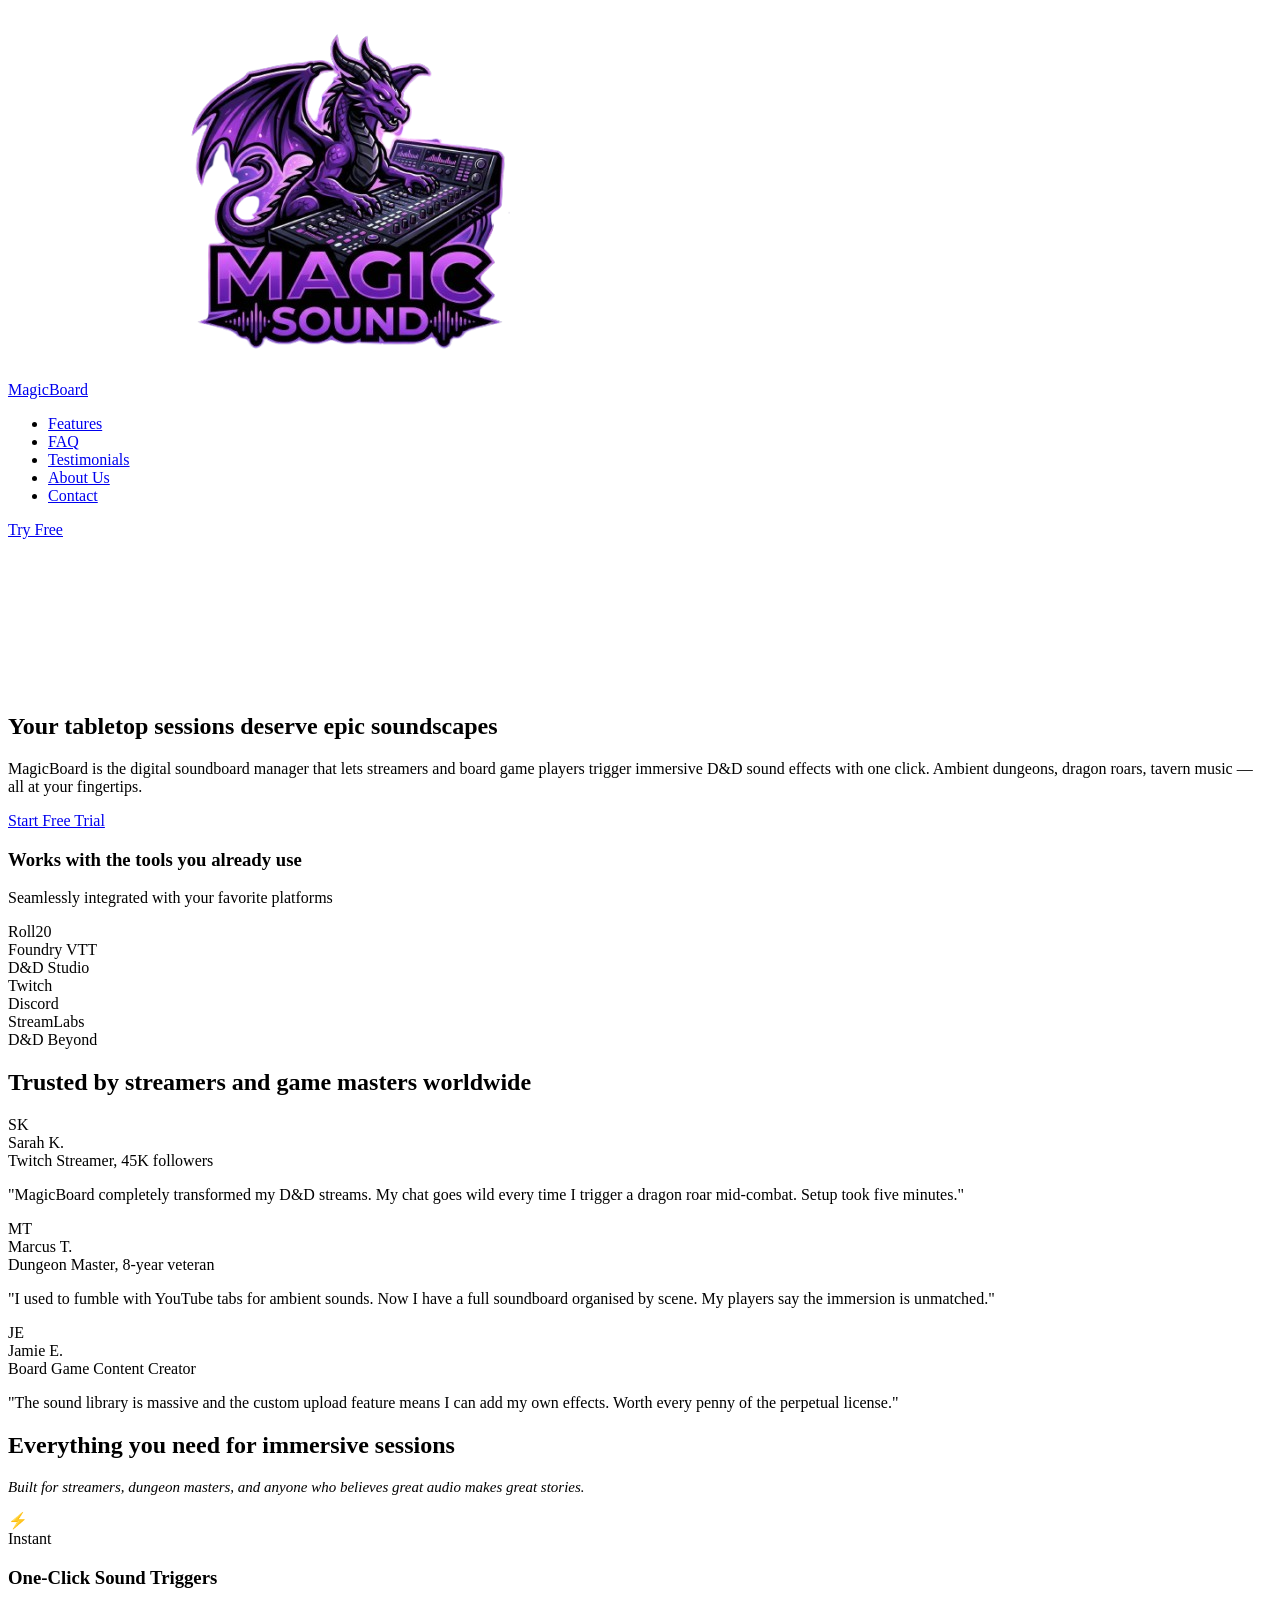
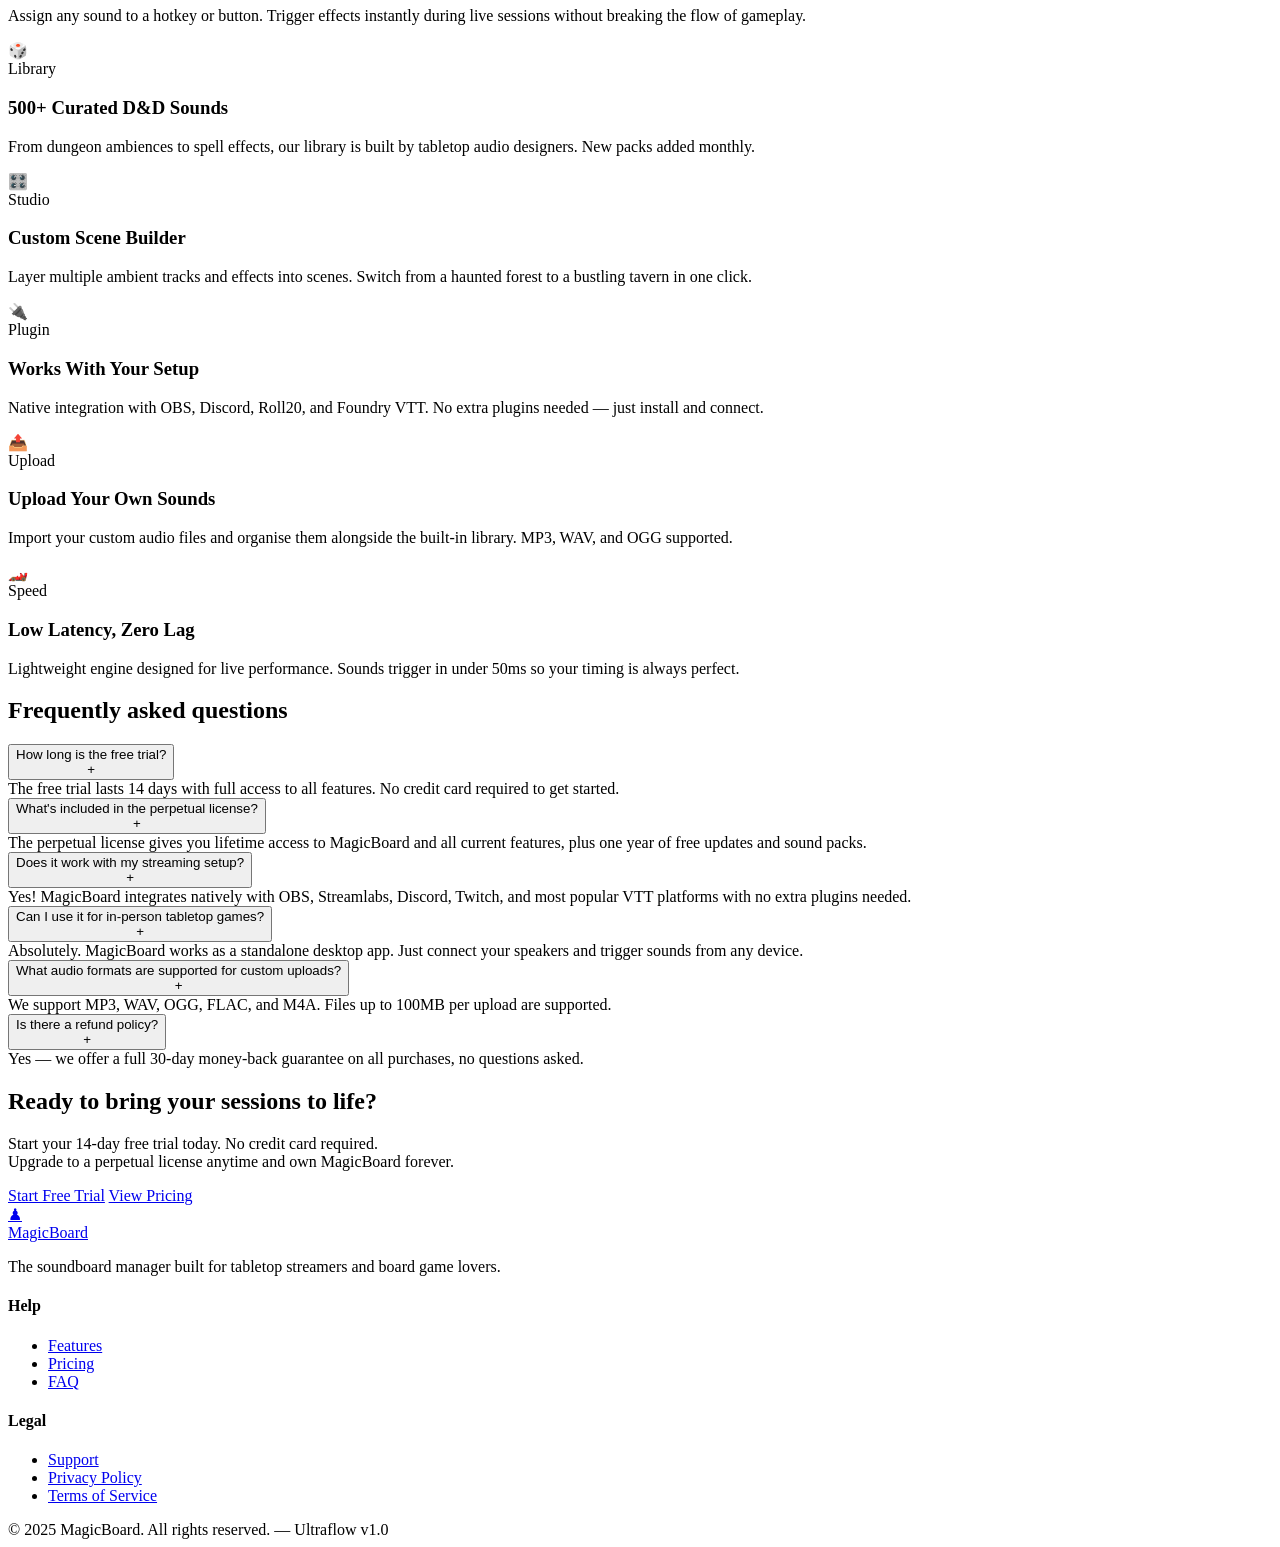
==== html/Index.html @ 3887af1c "yes2" ====
<!DOCTYPE html>
<html lang="en">
<head>
<meta charset="UTF-8">
<meta name="viewport" content="width=device-width, initial-scale=1.0">
<title>MagicBoard – Epic Soundscapes for Tabletop</title>
<link href="https://fonts.googleapis.com/css2?family=MedievalSharp&family=Cinzel:wght@400;600;700;900&family=Lora:ital,wght@0,400;0,500;1,400&display=swap" rel="stylesheet">
<link rel="stylesheet" href="style.css">
</head>
<body>
<nav>
  <a href="#" class="logo">
    <div class="logo-icon">
      <img src="/logo_MagicSound-removebg-preview.png" alt="" class="logo-icon">
    </div>
    MagicBoard
  </a>
  <ul class="nav-links">
    <li><a href="#features">Features</a></li>
    <li><a href="#pricing">FAQ</a></li>
    <li><a href="#testimonials">Testimonials</a></li>
    <li><a href="/About.html">About Us</a></li>
    <li><a href="#">Contact</a></li>
  </ul>
  <a href="#" class="btn-primary">Try Free</a>
</nav>
<!-- HERO -->
<section class="hero-section">
  <video class="hero-video" autoplay muted loop playsinline>
    <source src="/1103958021-preview.mp4" type="video/mp4">
  </video>
  <div class="hero-overlay"></div>
  <div class="hero-content">
    <div class="hero-text">
      <h1>Your tabletop sessions deserve epic soundscapes</h1>
      <p>MagicBoard is the digital soundboard manager that lets streamers and board game players trigger immersive D&D sound effects with one click. Ambient dungeons, dragon roars, tavern music — all at your fingertips.</p>
      <a href="#" class="btn-primary">Start Free Trial</a>
    </div>
  </div>
</section>
 
<!-- INTEGRATIONS -->
<section class="integrations">
  <h3>Works with the tools you already use</h3>
  <p>Seamlessly integrated with your favorite platforms</p>
  <div class="logo-strip">
    <div class="logo-pill"><div class="dot"></div>Roll20</div>
    <div class="logo-pill"><div class="dot"></div>Foundry VTT</div>
    <div class="logo-pill"><div class="dot"></div>D&D Studio</div>
    <div class="logo-pill"><div class="dot"></div>Twitch</div>
    <div class="logo-pill"><div class="dot"></div>Discord</div>
    <div class="logo-pill"><div class="dot"></div>StreamLabs</div>
    <div class="logo-pill"><div class="dot"></div>D&D Beyond</div>
  </div>
</section>
 
<!-- TESTIMONIALS -->
<section class="section" id="testimonials">
  <div class="section-header">
    <h2>Trusted by streamers and game masters worldwide</h2>
  </div>
  <div class="testimonials-grid">
    <div class="testimonial-card">
      <div class="t-avatar">SK</div>
      <div class="t-name">Sarah K.</div>
      <div class="t-role">Twitch Streamer, 45K followers</div>
      <div class="stars"><div class="star"></div><div class="star"></div><div class="star"></div><div class="star"></div><div class="star"></div></div>
      <p class="t-quote">"MagicBoard completely transformed my D&D streams. My chat goes wild every time I trigger a dragon roar mid-combat. Setup took five minutes."</p>
    </div>
    <div class="testimonial-card">
      <div class="t-avatar">MT</div>
      <div class="t-name">Marcus T.</div>
      <div class="t-role">Dungeon Master, 8-year veteran</div>
      <div class="stars"><div class="star"></div><div class="star"></div><div class="star"></div><div class="star"></div><div class="star"></div></div>
      <p class="t-quote">"I used to fumble with YouTube tabs for ambient sounds. Now I have a full soundboard organised by scene. My players say the immersion is unmatched."</p>
    </div>
    <div class="testimonial-card">
      <div class="t-avatar">JE</div>
      <div class="t-name">Jamie E.</div>
      <div class="t-role">Board Game Content Creator</div>
      <div class="stars"><div class="star"></div><div class="star"></div><div class="star"></div><div class="star"></div><div class="star"></div></div>
      <p class="t-quote">"The sound library is massive and the custom upload feature means I can add my own effects. Worth every penny of the perpetual license."</p>
    </div>
  </div>
</section>
 
<!-- FEATURES -->
<section class="features-section" id="features">
  <div class="section">
    <div class="section-header">
      <h2>Everything you need for immersive sessions</h2>
      <p style="color:var(--ink-muted);font-size:15px;font-style:italic;">Built for streamers, dungeon masters, and anyone who believes great audio makes great stories.</p>
    </div>
    <div class="features-grid">
      <div class="feature-card">
        <div class="feature-icon">⚡</div>
        <div class="feature-label">Instant</div>
        <h3>One-Click Sound Triggers</h3>
        <p>Assign any sound to a hotkey or button. Trigger effects instantly during live sessions without breaking the flow of gameplay.</p>
      </div>
      <div class="feature-card">
        <div class="feature-icon">🎲</div>
        <div class="feature-label">Library</div>
        <h3>500+ Curated D&D Sounds</h3>
        <p>From dungeon ambiences to spell effects, our library is built by tabletop audio designers. New packs added monthly.</p>
      </div>
      <div class="feature-card">
        <div class="feature-icon">🎛️</div>
        <div class="feature-label">Studio</div>
        <h3>Custom Scene Builder</h3>
        <p>Layer multiple ambient tracks and effects into scenes. Switch from a haunted forest to a bustling tavern in one click.</p>
      </div>
      <div class="feature-card">
        <div class="feature-icon">🔌</div>
        <div class="feature-label">Plugin</div>
        <h3>Works With Your Setup</h3>
        <p>Native integration with OBS, Discord, Roll20, and Foundry VTT. No extra plugins needed — just install and connect.</p>
      </div>
      <div class="feature-card">
        <div class="feature-icon">📤</div>
        <div class="feature-label">Upload</div>
        <h3>Upload Your Own Sounds</h3>
        <p>Import your custom audio files and organise them alongside the built-in library. MP3, WAV, and OGG supported.</p>
      </div>
      <div class="feature-card">
        <div class="feature-icon">🏎️</div>
        <div class="feature-label">Speed</div>
        <h3>Low Latency, Zero Lag</h3>
        <p>Lightweight engine designed for live performance. Sounds trigger in under 50ms so your timing is always perfect.</p>
      </div>
    </div>
  </div>
</section>
 
<!-- FAQ -->
<section class="section" id="pricing">
  <div class="section-header">
    <h2>Frequently asked questions</h2>
  </div>
  <div class="faq-list">
    <div class="faq-item">
      <button class="faq-question" onclick="toggleFaq(this)">
        How long is the free trial?
        <div class="faq-toggle">+</div>
      </button>
      <div class="faq-answer">The free trial lasts 14 days with full access to all features. No credit card required to get started.</div>
    </div>
    <div class="faq-item">
      <button class="faq-question" onclick="toggleFaq(this)">
        What's included in the perpetual license?
        <div class="faq-toggle">+</div>
      </button>
      <div class="faq-answer">The perpetual license gives you lifetime access to MagicBoard and all current features, plus one year of free updates and sound packs.</div>
    </div>
    <div class="faq-item">
      <button class="faq-question" onclick="toggleFaq(this)">
        Does it work with my streaming setup?
        <div class="faq-toggle">+</div>
      </button>
      <div class="faq-answer">Yes! MagicBoard integrates natively with OBS, Streamlabs, Discord, Twitch, and most popular VTT platforms with no extra plugins needed.</div>
    </div>
    <div class="faq-item">
      <button class="faq-question" onclick="toggleFaq(this)">
        Can I use it for in-person tabletop games?
        <div class="faq-toggle">+</div>
      </button>
      <div class="faq-answer">Absolutely. MagicBoard works as a standalone desktop app. Just connect your speakers and trigger sounds from any device.</div>
    </div>
    <div class="faq-item">
      <button class="faq-question" onclick="toggleFaq(this)">
        What audio formats are supported for custom uploads?
        <div class="faq-toggle">+</div>
      </button>
      <div class="faq-answer">We support MP3, WAV, OGG, FLAC, and M4A. Files up to 100MB per upload are supported.</div>
    </div>
    <div class="faq-item">
      <button class="faq-question" onclick="toggleFaq(this)">
        Is there a refund policy?
        <div class="faq-toggle">+</div>
      </button>
      <div class="faq-answer">Yes — we offer a full 30-day money-back guarantee on all purchases, no questions asked.</div>
    </div>
  </div>
</section>
 
<!-- CTA -->
<section style="background:var(--bg2);border-top:1px solid var(--border-gold);">
  <div class="cta-section">
    <h2>Ready to bring your sessions to life?</h2>
    <p>Start your 14-day free trial today. No credit card required.<br>Upgrade to a perpetual license anytime and own MagicBoard forever.</p>
    <div class="cta-btns">
      <a href="#" class="btn-primary">Start Free Trial</a>
      <a href="#" class="btn-secondary">View Pricing</a>
    </div>
  </div>
</section>
 
<!-- FOOTER -->
<footer>
  <div class="footer-inner">
    <div class="footer-brand">
      <a href="#" class="logo">
        <div class="logo-icon">♟</div>
        MagicBoard
      </a>
      <p>The soundboard manager built for tabletop streamers and board game lovers.</p>
    </div>
    <div class="footer-col">
      <h4>Help</h4>
      <ul>
        <li><a href="#">Features</a></li>
        <li><a href="#">Pricing</a></li>
        <li><a href="#">FAQ</a></li>
      </ul>
    </div>
    <div class="footer-col">
      <h4>Legal</h4>
      <ul>
        <li><a href="#">Support</a></li>
        <li><a href="#">Privacy Policy</a></li>
        <li><a href="#">Terms of Service</a></li>
      </ul>
    </div>
  </div>
  <div class="footer-bottom">© 2025 MagicBoard. All rights reserved. — Ultraflow v1.0</div>
</footer>
 
<script>
  function toggleFaq(btn) {
    const item = btn.closest('.faq-item');
    const isOpen = item.classList.contains('open');
    document.querySelectorAll('.faq-item').forEach(i => i.classList.remove('open'));
    if (!isOpen) item.classList.add('open');
  }
</script>
</body>
</html>
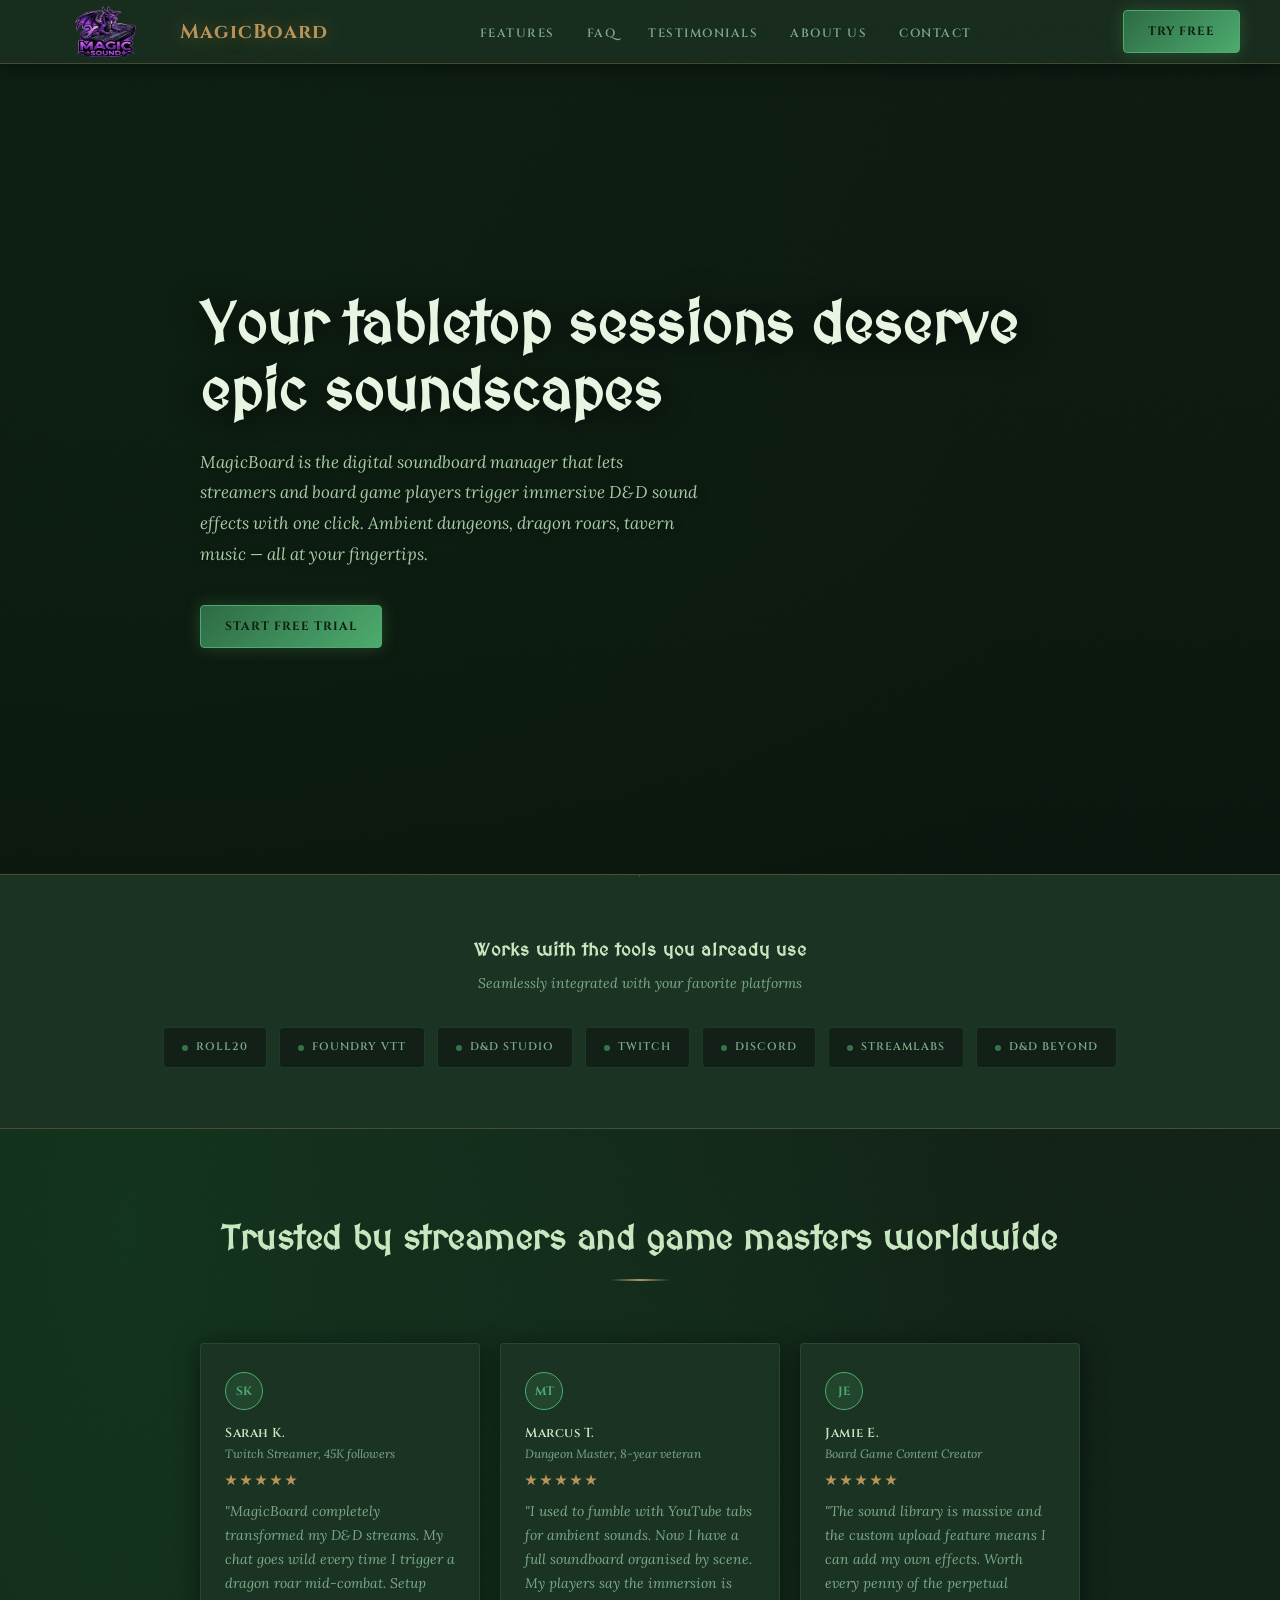
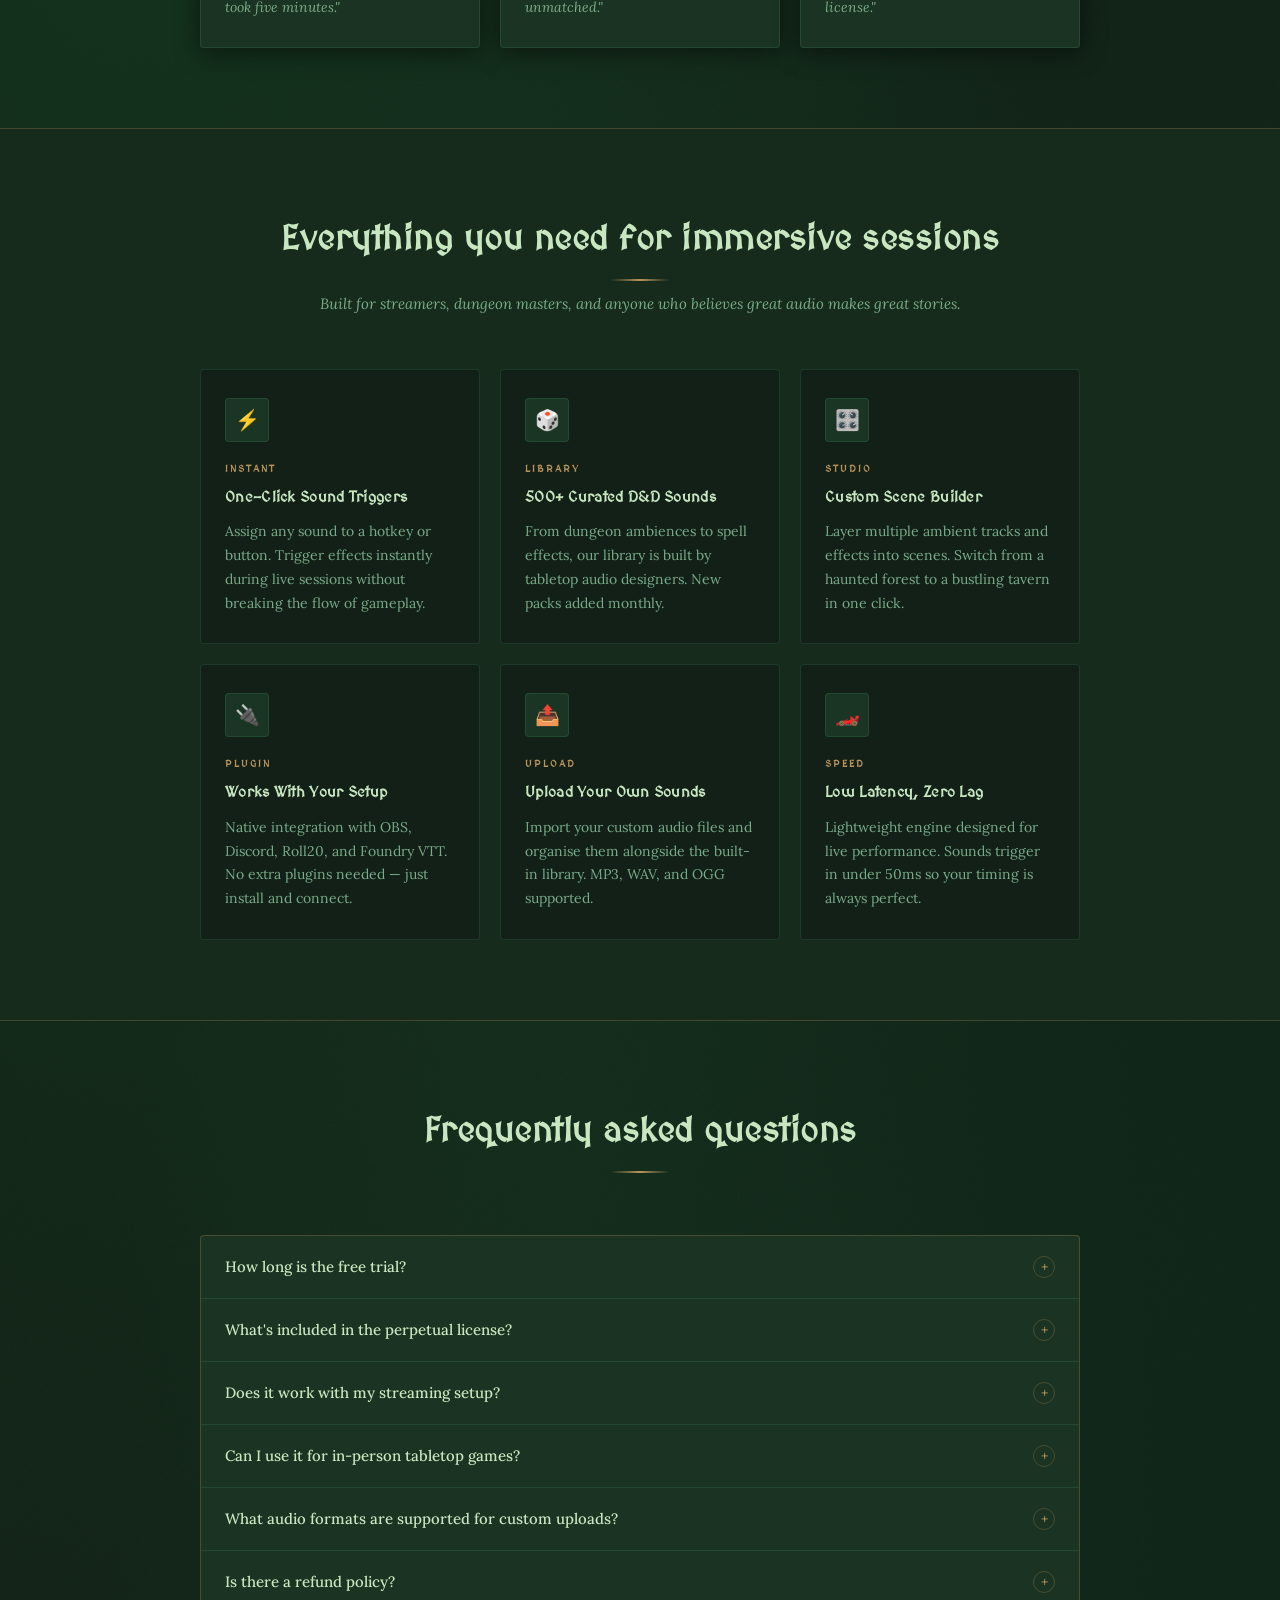
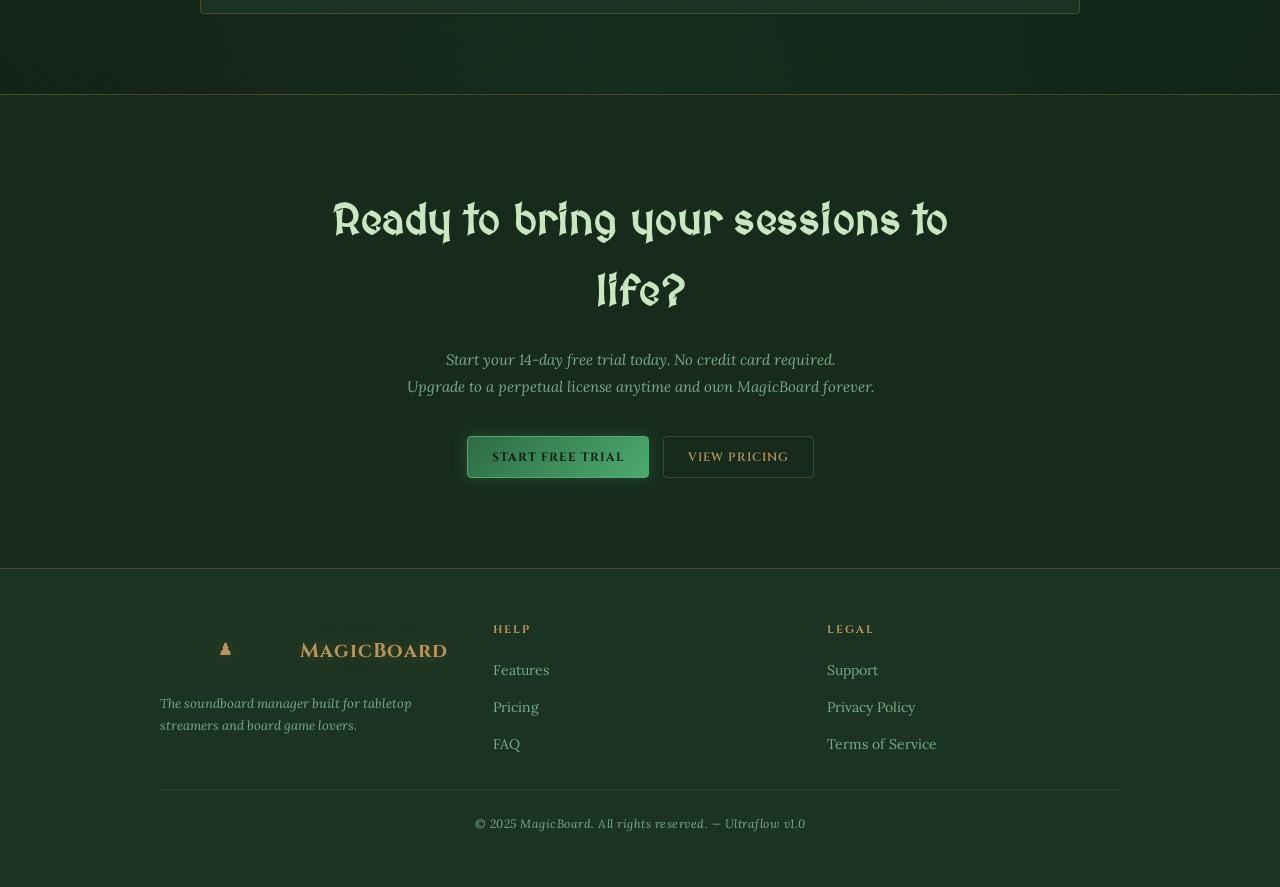
==== commit 0585b9f8: "yes 3" ====
--- a/html/Index.html
+++ b/html/Index.html
@@ -5,13 +5,13 @@
 <meta name="viewport" content="width=device-width, initial-scale=1.0">
 <title>MagicBoard – Epic Soundscapes for Tabletop</title>
 <link href="https://fonts.googleapis.com/css2?family=MedievalSharp&family=Cinzel:wght@400;600;700;900&family=Lora:ital,wght@0,400;0,500;1,400&display=swap" rel="stylesheet">
-<link rel="stylesheet" href="style.css">
+<link rel="stylesheet" href="/css/style.css">
 </head>
 <body>
 <nav>
   <a href="#" class="logo">
     <div class="logo-icon">
-      <img src="/logo_MagicSound-removebg-preview.png" alt="" class="logo-icon">
+      <img src="/media/logo_MagicSound-removebg-preview.png" alt="" class="logo-icon">
     </div>
     MagicBoard
   </a>
@@ -19,7 +19,7 @@
     <li><a href="#features">Features</a></li>
     <li><a href="#pricing">FAQ</a></li>
     <li><a href="#testimonials">Testimonials</a></li>
-    <li><a href="/About.html">About Us</a></li>
+    <li><a href="About.html">About Us</a></li>
     <li><a href="#">Contact</a></li>
   </ul>
   <a href="#" class="btn-primary">Try Free</a>
@@ -27,7 +27,7 @@
 <!-- HERO -->
 <section class="hero-section">
   <video class="hero-video" autoplay muted loop playsinline>
-    <source src="/1103958021-preview.mp4" type="video/mp4">
+    <source src="/media/1103958021-preview.mp4" type="video/mp4">
   </video>
   <div class="hero-overlay"></div>
   <div class="hero-content">
@@ -225,13 +225,7 @@
   <div class="footer-bottom">© 2025 MagicBoard. All rights reserved. — Ultraflow v1.0</div>
 </footer>
  
-<script>
-  function toggleFaq(btn) {
-    const item = btn.closest('.faq-item');
-    const isOpen = item.classList.contains('open');
-    document.querySelectorAll('.faq-item').forEach(i => i.classList.remove('open'));
-    if (!isOpen) item.classList.add('open');
-  }
-</script>
+<script src="/script.js">
+</scripts>`
 </body>
 </html>
--- a/css/style.css
+++ b/css/style.css
@@ -0,0 +1,707 @@
+:root {
+  --bg: #0f1f14;
+  --bg2: #162b1c;
+  --surface: #1b3322;
+  --surface2: #1e3d28;
+  --ink: #c8e6c0;
+  --ink-muted: #7aab88;
+  --accent: #4dab6e;
+  --accent-light: rgba(77,171,110,0.15);
+  --accent-dark: #2d6b45;
+  --gold: #b8935a;
+  --gold-light: rgba(184,147,90,0.15);
+  --border: rgba(77,171,110,0.18);
+  --border-gold: rgba(184,147,90,0.28);
+  --card-bg: #122018;
+  --radius: 4px;
+  --shadow: 0 4px 24px rgba(0,0,0,0.5);
+  --shadow-glow: 0 0 20px rgba(77,171,110,0.1);
+    --surface3: #2a4d35;
+  --surface4: #305840;
+  --surface5: #366348;
+  --ink-bright: #e2f5d8;
+}
+ 
+  *, *::before, *::after { box-sizing: border-box; margin: 0; padding: 0; }
+ 
+  html { scroll-behavior: smooth; }
+ 
+  body {
+    font-family: 'Lora', serif;
+    background: var(--bg);
+    color: var(--ink);
+    font-size: 16px;
+    line-height: 1.7;
+    -webkit-font-smoothing: antialiased;
+   background-image:
+  radial-gradient(ellipse at 10% 30%, rgba(20,70,35,0.5) 0%, transparent 55%),
+  radial-gradient(ellipse at 90% 70%, rgba(10,45,25,0.4) 0%, transparent 50%),
+  radial-gradient(ellipse at 50% 100%, rgba(30,80,50,0.3) 0%, transparent 60%),
+  url("data:image/svg+xml,%3Csvg xmlns='http://www.w3.org/2000/svg' width='200' height='200'%3E%3Cfilter id='n'%3E%3CfeTurbulence type='fractalNoise' baseFrequency='0.75' numOctaves='4' stitchTiles='stitch'/%3E%3C/filter%3E%3Crect width='200' height='200' filter='url(%23n)' opacity='0.04'/%3E%3C/svg%3E"); }
+ 
+  /* NAV */
+  nav {
+    position: sticky;
+    top: 0;
+    z-index: 100;
+    background: rgba(26,46,31,0.95);
+    backdrop-filter: blur(16px);
+    border-bottom: 1px solid var(--border-gold);
+    padding: 0 40px;
+    display: flex;
+    align-items: center;
+    justify-content: space-between;
+    height: 64px;
+    box-shadow: 0 2px 20px rgba(0,0,0,0.5);
+  }
+ 
+  .logo {
+    display: flex;
+    align-items: center;
+    gap: 10px;
+    font-family: 'Cinzel', serif;
+    font-weight: 700;
+    font-size: 20px;
+    color: var(--gold);
+    text-decoration: none;
+    letter-spacing: 1px;
+    text-shadow: 0 0 20px rgba(201,168,76,0.4);
+    
+  }
+ 
+  .logo-icon {
+    width: 130px;
+    height: 60px;
+    /* background: linear-gradient(135deg, var(--accent-dark), var(--accent));
+    border-radius: 4px;
+    border: 1px solid var(--border-gold); */
+    display: flex;
+    align-items: center;
+    justify-content: center;
+    /* color: var(--gold); */
+    font-size: 16px;
+    /* box-shadow: 0 0 12px rgba(106,191,105,0.3); */
+  }
+ 
+  .nav-links {
+    display: flex;
+    gap: 32px;
+    list-style: none;
+  }
+ 
+  .nav-links a {
+    text-decoration: none;
+    color: var(--ink-muted);
+    font-family: 'Cinzel', serif;
+    font-size: 12px;
+    font-weight: 600;
+    letter-spacing: 1.5px;
+    text-transform: uppercase;
+    transition: color 0.2s, text-shadow 0.2s;
+  }
+ 
+  .nav-links a:hover {
+    color: var(--gold);
+    text-shadow: 0 0 12px rgba(201,168,76,0.5);
+  }
+ 
+  .btn-primary {
+    background: linear-gradient(135deg, var(--accent-dark) 0%, var(--accent) 100%);
+    color: #0d1f11;
+    border: 1px solid var(--accent);
+    padding: 10px 24px;
+    border-radius: var(--radius);
+    font-family: 'Cinzel', serif;
+    font-weight: 700;
+    font-size: 12px;
+    letter-spacing: 1px;
+    text-transform: uppercase;
+    cursor: pointer;
+    text-decoration: none;
+    display: inline-block;
+    transition: all 0.2s;
+    box-shadow: 0 0 16px rgba(106,191,105,0.25);
+  }
+ 
+  .btn-primary:hover {
+    background: linear-gradient(135deg, var(--accent) 0%, #82d081 100%);
+    transform: translateY(-2px);
+    box-shadow: 0 4px 24px rgba(106,191,105,0.4);
+  }
+ 
+  .btn-secondary {
+    background: transparent;
+    color: var(--gold);
+    border: 1.5px solid var(--border-gold);
+    padding: 10px 24px;
+    border-radius: var(--radius);
+    font-family: 'Cinzel', serif;
+    font-weight: 600;
+    font-size: 12px;
+    letter-spacing: 1px;
+    text-transform: uppercase;
+    cursor: pointer;
+    text-decoration: none;
+    display: inline-block;
+    transition: all 0.2s;
+  }
+ 
+  .btn-secondary:hover {
+    border-color: var(--gold);
+    background: var(--gold-light);
+    transform: translateY(-2px);
+    box-shadow: 0 4px 20px rgba(201,168,76,0.2);
+  }
+ 
+  /* HERO */
+  .hero {
+    max-width: 960px;
+    margin: 0 auto;
+    padding: 110px 40px 90px;
+    display: grid;
+    grid-template-columns: 1fr auto;
+    align-items: center;
+    gap: 60px;
+    position: relative;
+  }
+ 
+  .hero::before {
+    content: '';
+    position: absolute;
+    inset: 0;
+    background: radial-gradient(ellipse at 30% 50%, rgba(106,191,105,0.06) 0%, transparent 70%);
+    pointer-events: none;
+  }
+ 
+  .hero-text h1 {
+   font-family: 'MedievalSharp', cursive;
+    font-size: clamp(32px, 4.5vw, 54px);
+    font-weight: 900;
+    line-height: 1.15;
+    letter-spacing: 0px;
+    color: var(--ink);
+    margin-bottom: 24px;
+    text-shadow: 0 2px 20px rgba(0,0,0,0.5);
+  }
+ 
+  .hero-text h1 span {
+    color: var(--gold);
+    text-shadow: 0 0 30px rgba(201,168,76,0.4);
+  }
+ 
+  .hero-text p {
+    color: var(--ink-muted);
+    font-size: 16px;
+    line-height: 1.8;
+    max-width: 440px;
+    margin-bottom: 36px;
+    font-style: italic;
+  }
+ 
+  .play-btn {
+    width: 70px;
+    height: 70px;
+    border-radius: 50%;
+    border: 2px solid var(--border-gold);
+    background: var(--surface);
+    display: flex;
+    align-items: center;
+    justify-content: center;
+    cursor: pointer;
+    box-shadow: var(--shadow), 0 0 20px rgba(201,168,76,0.15);
+    transition: transform 0.2s, box-shadow 0.2s;
+    flex-shrink: 0;
+  }
+ 
+  .play-btn:hover {
+    transform: scale(1.1);
+    box-shadow: var(--shadow), 0 0 30px rgba(106,191,105,0.3);
+  }
+ 
+  .play-icon {
+    width: 0;
+    height: 0;
+    border-top: 11px solid transparent;
+    border-bottom: 11px solid transparent;
+    border-left: 20px solid var(--accent);
+    margin-left: 5px;
+    filter: drop-shadow(0 0 6px rgba(106,191,105,0.6));
+  }
+ 
+  /* INTEGRATIONS */
+  .integrations {
+    background: var(--surface);
+    border-top: 1px solid var(--border-gold);
+    border-bottom: 1px solid var(--border-gold);
+    padding: 60px 40px;
+    text-align: center;
+    position: relative;
+    overflow: hidden;
+  }
+ 
+  .integrations::before {
+    content: '✦';
+    position: absolute;
+    left: 50%;
+    top: -14px;
+    transform: translateX(-50%);
+    background: var(--surface);
+    color: var(--gold);
+    padding: 0 12px;
+    font-size: 14px;
+  }
+ 
+  .integrations h3 {
+   font-family: 'MedievalSharp', cursive;
+    font-size: 18px;
+    font-weight: 700;
+    letter-spacing: 1px;
+    margin-bottom: 6px;
+    color: var(--ink);
+  }
+ 
+  .integrations p {
+    color: var(--ink-muted);
+    font-size: 14px;
+    margin-bottom: 32px;
+    font-style: italic;
+  }
+ 
+  .logo-strip {
+    display: flex;
+    gap: 12px;
+    justify-content: center;
+    align-items: center;
+    flex-wrap: wrap;
+  }
+ 
+  .logo-pill {
+    background: var(--card-bg);
+    border: 1px solid var(--border);
+    border-radius: var(--radius);
+    padding: 10px 18px;
+    font-family: 'Cinzel', serif;
+    font-size: 11px;
+    font-weight: 600;
+    letter-spacing: 1px;
+    text-transform: uppercase;
+    color: var(--ink-muted);
+    display: flex;
+    align-items: center;
+    gap: 8px;
+    transition: border-color 0.2s, color 0.2s;
+  }
+ 
+  .logo-pill:hover { border-color: var(--accent); color: var(--accent); }
+ 
+  .logo-pill .dot {
+    width: 6px;
+    height: 6px;
+    border-radius: 50%;
+    background: var(--accent);
+    opacity: 0.6;
+  }
+ 
+  /* SECTIONS */
+  .section {
+    max-width: 960px;
+    margin: 0 auto;
+    padding: 80px 40px;
+  }
+ 
+  .section-header {
+    text-align: center;
+    margin-bottom: 52px;
+  }
+ 
+  .section-header h2 {
+   font-family: 'MedievalSharp', cursive;
+    font-size: clamp(22px, 3vw, 34px);
+    font-weight: 700;
+    margin-bottom: 10px;
+    color: var(--ink);
+    letter-spacing: 0.5px;
+    position: relative;
+    display: inline-block;
+  }
+ 
+  .section-header h2::after {
+    content: '';
+    display: block;
+    width: 60px;
+    height: 2px;
+    background: linear-gradient(90deg, transparent, var(--gold), transparent);
+    margin: 12px auto 0;
+  }
+ 
+  /* TESTIMONIALS */
+  .testimonials-grid {
+    display: grid;
+    grid-template-columns: repeat(3, 1fr);
+    gap: 20px;
+  }
+ 
+  .testimonial-card {
+    background: var(--surface);
+    border: 1px solid var(--border);
+    border-radius: var(--radius);
+    padding: 28px 24px;
+    box-shadow: var(--shadow);
+    transition: transform 0.2s, border-color 0.2s, box-shadow 0.2s;
+  }
+ 
+  .testimonial-card:hover {
+    transform: translateY(-4px);
+    border-color: var(--accent);
+    box-shadow: var(--shadow), 0 0 20px rgba(106,191,105,0.1);
+  }
+ 
+  .t-avatar {
+    width: 38px;
+    height: 38px;
+    border-radius: 50%;
+    background: var(--accent-light);
+    border: 1px solid var(--accent);
+    display: flex;
+    align-items: center;
+    justify-content: center;
+    font-family: 'Cinzel', serif;
+    font-weight: 700;
+    font-size: 12px;
+    color: var(--accent);
+    margin-bottom: 12px;
+  }
+ 
+  .t-name {
+    font-family: 'Cinzel', serif;
+    font-weight: 600;
+    font-size: 13px;
+    letter-spacing: 0.5px;
+    color: var(--ink);
+  }
+ 
+  .t-role {
+    font-size: 12px;
+    color: var(--ink-muted);
+    margin-bottom: 10px;
+    font-style: italic;
+  }
+ 
+  .stars {
+    display: flex;
+    gap: 3px;
+    margin-bottom: 14px;
+  }
+ 
+  .star {
+    width: 12px;
+    height: 12px;
+    background: var(--gold);
+    clip-path: polygon(50% 0%, 61% 35%, 98% 35%, 68% 57%, 79% 91%, 50% 70%, 21% 91%, 32% 57%, 2% 35%, 39% 35%);
+  }
+ 
+  .t-quote {
+    font-size: 14px;
+    color: var(--ink-muted);
+    line-height: 1.7;
+    font-style: italic;
+  }
+ 
+  /* FEATURES */
+  .features-section {
+    background: var(--bg2);
+    border-top: 1px solid var(--border-gold);
+    border-bottom: 1px solid var(--border-gold);
+  }
+ 
+  .features-grid {
+    display: grid;
+    grid-template-columns: repeat(3, 1fr);
+    gap: 20px;
+  }
+ 
+  .feature-card {
+    background: var(--card-bg);
+    border: 1px solid var(--border);
+    border-radius: var(--radius);
+    padding: 28px 24px;
+    transition: transform 0.2s, border-color 0.2s, box-shadow 0.2s;
+  }
+ 
+  .feature-card:hover {
+    transform: translateY(-4px);
+    border-color: var(--gold);
+    box-shadow: var(--shadow), 0 0 20px rgba(201,168,76,0.12);
+  }
+ 
+  .feature-icon {
+    width: 44px;
+    height: 44px;
+    background: var(--accent-light);
+    border: 1px solid var(--border);
+    border-radius: var(--radius);
+    display: flex;
+    align-items: center;
+    justify-content: center;
+    font-size: 20px;
+    margin-bottom: 18px;
+  }
+ 
+  .feature-label {
+   font-family: 'MedievalSharp', cursive;
+    font-size: 10px;
+    font-weight: 600;
+    text-transform: uppercase;
+    letter-spacing: 2px;
+    color: var(--gold);
+    margin-bottom: 8px;
+  }
+ 
+  .feature-card h3 {
+   font-family: 'MedievalSharp', cursive;
+    font-size: 15px;
+    font-weight: 700;
+    margin-bottom: 10px;
+    color: var(--ink);
+    letter-spacing: 0.3px;
+  }
+ 
+  .feature-card p {
+    font-size: 14px;
+    color: var(--ink-muted);
+    line-height: 1.7;
+    
+  }
+ 
+  /* FAQ */
+  .faq-list {
+    display: flex;
+    flex-direction: column;
+    border: 1px solid var(--border-gold);
+    border-radius: var(--radius);
+    overflow: hidden;
+    background: var(--surface);
+  }
+ 
+  .faq-item { border-bottom: 1px solid var(--border); }
+  .faq-item:last-child { border-bottom: none; }
+ 
+  .faq-question {
+    width: 100%;
+    background: none;
+    border: none;
+    text-align: left;
+    padding: 20px 24px;
+    font-family: 'Lora', serif;
+    font-size: 15px;
+    font-weight: 500;
+    color: var(--ink);
+    cursor: pointer;
+    display: flex;
+    justify-content: space-between;
+    align-items: center;
+    transition: background 0.15s;
+  }
+ 
+  .faq-question:hover { background: rgba(106,191,105,0.05); }
+ 
+  .faq-toggle {
+    width: 22px;
+    height: 22px;
+    border-radius: 50%;
+    border: 1.5px solid var(--border-gold);
+    display: flex;
+    align-items: center;
+    justify-content: center;
+    font-size: 14px;
+    color: var(--gold);
+    flex-shrink: 0;
+    transition: transform 0.25s, background 0.2s;
+  }
+ 
+  .faq-answer {
+    max-height: 0;
+    overflow: hidden;
+    transition: max-height 0.3s ease, padding 0.3s;
+    padding: 0 24px;
+    font-size: 14px;
+    color: var(--ink-muted);
+    line-height: 1.7;
+    font-style: italic;
+  }
+ 
+  .faq-item.open .faq-answer { max-height: 200px; padding: 0 24px 20px; }
+  .faq-item.open .faq-toggle {
+    transform: rotate(45deg);
+    background: var(--accent);
+    border-color: var(--accent);
+    color: #0d1f11;
+  }
+ 
+  /* CTA */
+  .cta-section {
+    text-align: center;
+    padding: 90px 40px;
+    max-width: 700px;
+    margin: 0 auto;
+  }
+ 
+  .cta-section h2 {
+   font-family: 'MedievalSharp', cursive;
+    font-size: clamp(26px, 4vw, 42px);
+    font-weight: 900;
+    margin-bottom: 18px;
+    color: var(--ink);
+    letter-spacing: 0.5px;
+  }
+ 
+  .cta-section p {
+    color: var(--ink-muted);
+    font-size: 15px;
+    margin-bottom: 36px;
+    line-height: 1.8;
+    font-style: italic;
+  }
+ 
+  .cta-btns { display: flex; gap: 14px; justify-content: center; }
+ 
+  /* FOOTER */
+  footer {
+    background: var(--surface);
+    border-top: 1px solid var(--border-gold);
+    padding: 52px 40px;
+  }
+ 
+  .footer-inner {
+    max-width: 960px;
+    margin: 0 auto;
+    display: grid;
+    grid-template-columns: 1fr 1fr 1fr;
+    gap: 40px;
+    align-items: start;
+  }
+ 
+  .footer-brand p {
+    font-size: 13px;
+    color: var(--ink-muted);
+    margin-top: 12px;
+    line-height: 1.7;
+    font-style: italic;
+  }
+ 
+  .footer-col h4 {
+    font-family: 'Cinzel', serif;
+    font-size: 11px;
+    font-weight: 700;
+    text-transform: uppercase;
+    letter-spacing: 2px;
+    color: var(--gold);
+    margin-bottom: 16px;
+  }
+ 
+  .footer-col ul { list-style: none; display: flex; flex-direction: column; gap: 10px; }
+ 
+  .footer-col a {
+    font-size: 14px;
+    color: var(--ink-muted);
+    text-decoration: none;
+    transition: color 0.2s;
+  }
+ 
+  .footer-col a:hover { color: var(--accent); }
+ 
+  .footer-bottom {
+    max-width: 960px;
+    margin: 32px auto 0;
+    padding-top: 24px;
+    border-top: 1px solid var(--border);
+    font-size: 12px;
+    color: var(--ink-muted);
+    text-align: center;
+    font-style: italic;
+    letter-spacing: 0.5px;
+  }
+ 
+ 
+  /* HERO VIDEO */
+  .hero-section {
+    position: relative;
+    width: 100%;
+    height: 90vh;
+    min-height: 560px;
+    overflow: hidden;
+    display: flex;
+    align-items: center;
+    justify-content: center;
+  }
+ 
+  .hero-video {
+    position: absolute;
+    inset: 0;
+    width: 100%;
+    height: 100%;
+    object-fit: cover;
+    z-index: 0;
+  }
+ 
+  .hero-overlay {
+    position: absolute;
+    inset: 0;
+    background: linear-gradient(
+      to bottom,
+      rgba(10, 22, 13, 0.55) 0%,
+      rgba(10, 22, 13, 0.70) 60%,
+      rgba(10, 22, 13, 0.90) 100%
+    );
+    z-index: 1;
+  }
+ 
+  .hero-content {
+    position: relative;
+    z-index: 2;
+    max-width: 960px;
+    width: 100%;
+    padding: 0 40px;
+  }
+ 
+  .hero-text h1 {
+   font-family: 'MedievalSharp', cursive;
+    font-size: clamp(32px, 4.5vw, 58px);
+    font-weight: 900;
+    line-height: 1.15;
+    color: #e8f5e2;
+    margin-bottom: 24px;
+    text-shadow: 0 2px 30px rgba(0,0,0,0.8);
+  }
+ 
+  .hero-text p {
+    color: #a8cca8;
+    font-size: 17px;
+    line-height: 1.8;
+    max-width: 500px;
+    margin-bottom: 36px;
+    font-style: italic;
+    text-shadow: 0 1px 10px rgba(0,0,0,0.6);
+  }
+ 
+  /* ANIMATIONS */
+  @keyframes fadeUp {
+    from { opacity: 0; transform: translateY(24px); }
+    to { opacity: 1; transform: translateY(0); }
+  }
+ 
+  .hero-text { animation: fadeUp 0.7s ease both; }
+  .play-btn { animation: fadeUp 0.7s 0.2s ease both; }
+ 
+  @media (max-width: 768px) {
+    nav { padding: 0 20px; }
+    .nav-links { display: none; }
+    .hero { grid-template-columns: 1fr; padding: 60px 20px 40px; gap: 32px; }
+    .testimonials-grid, .features-grid { grid-template-columns: 1fr; }
+    .footer-inner { grid-template-columns: 1fr; }
+    .section { padding: 60px 20px; }
+    .cta-btns { flex-direction: column; align-items: center; }
+  }
+
+
+
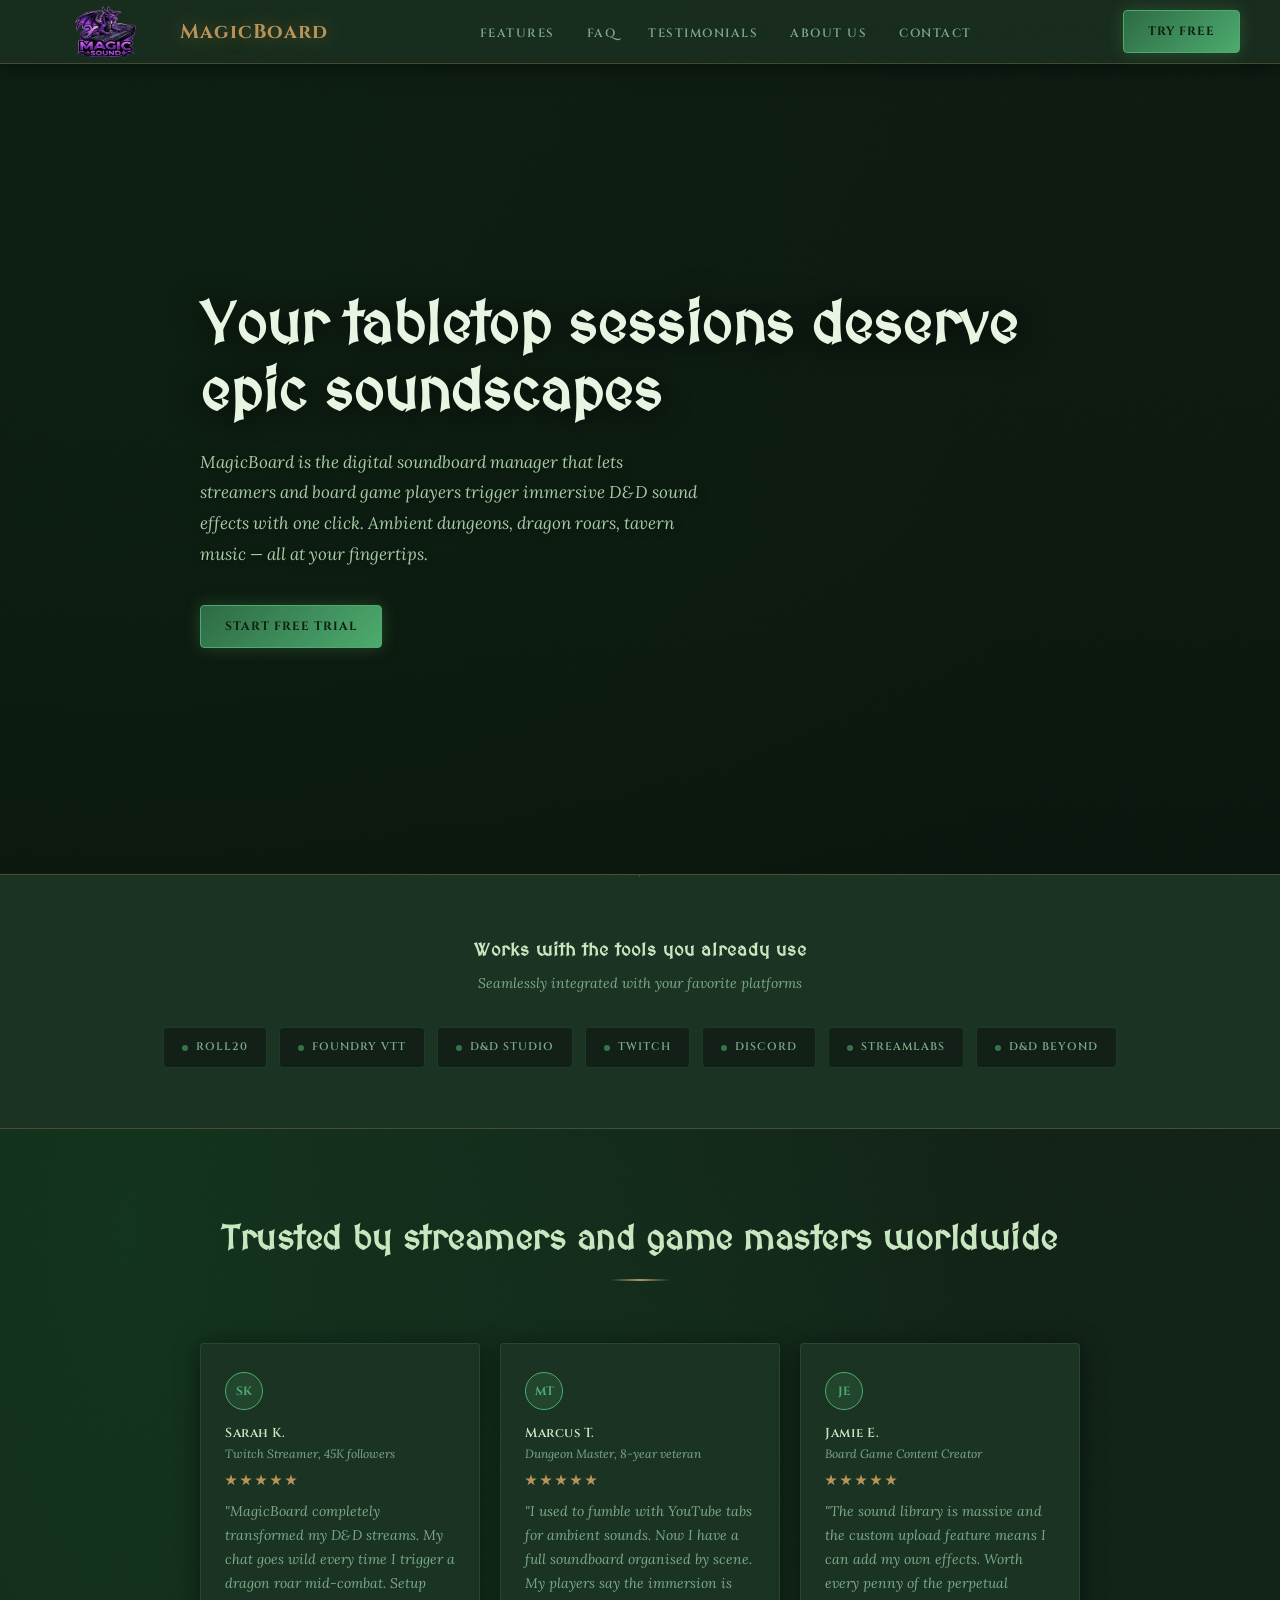
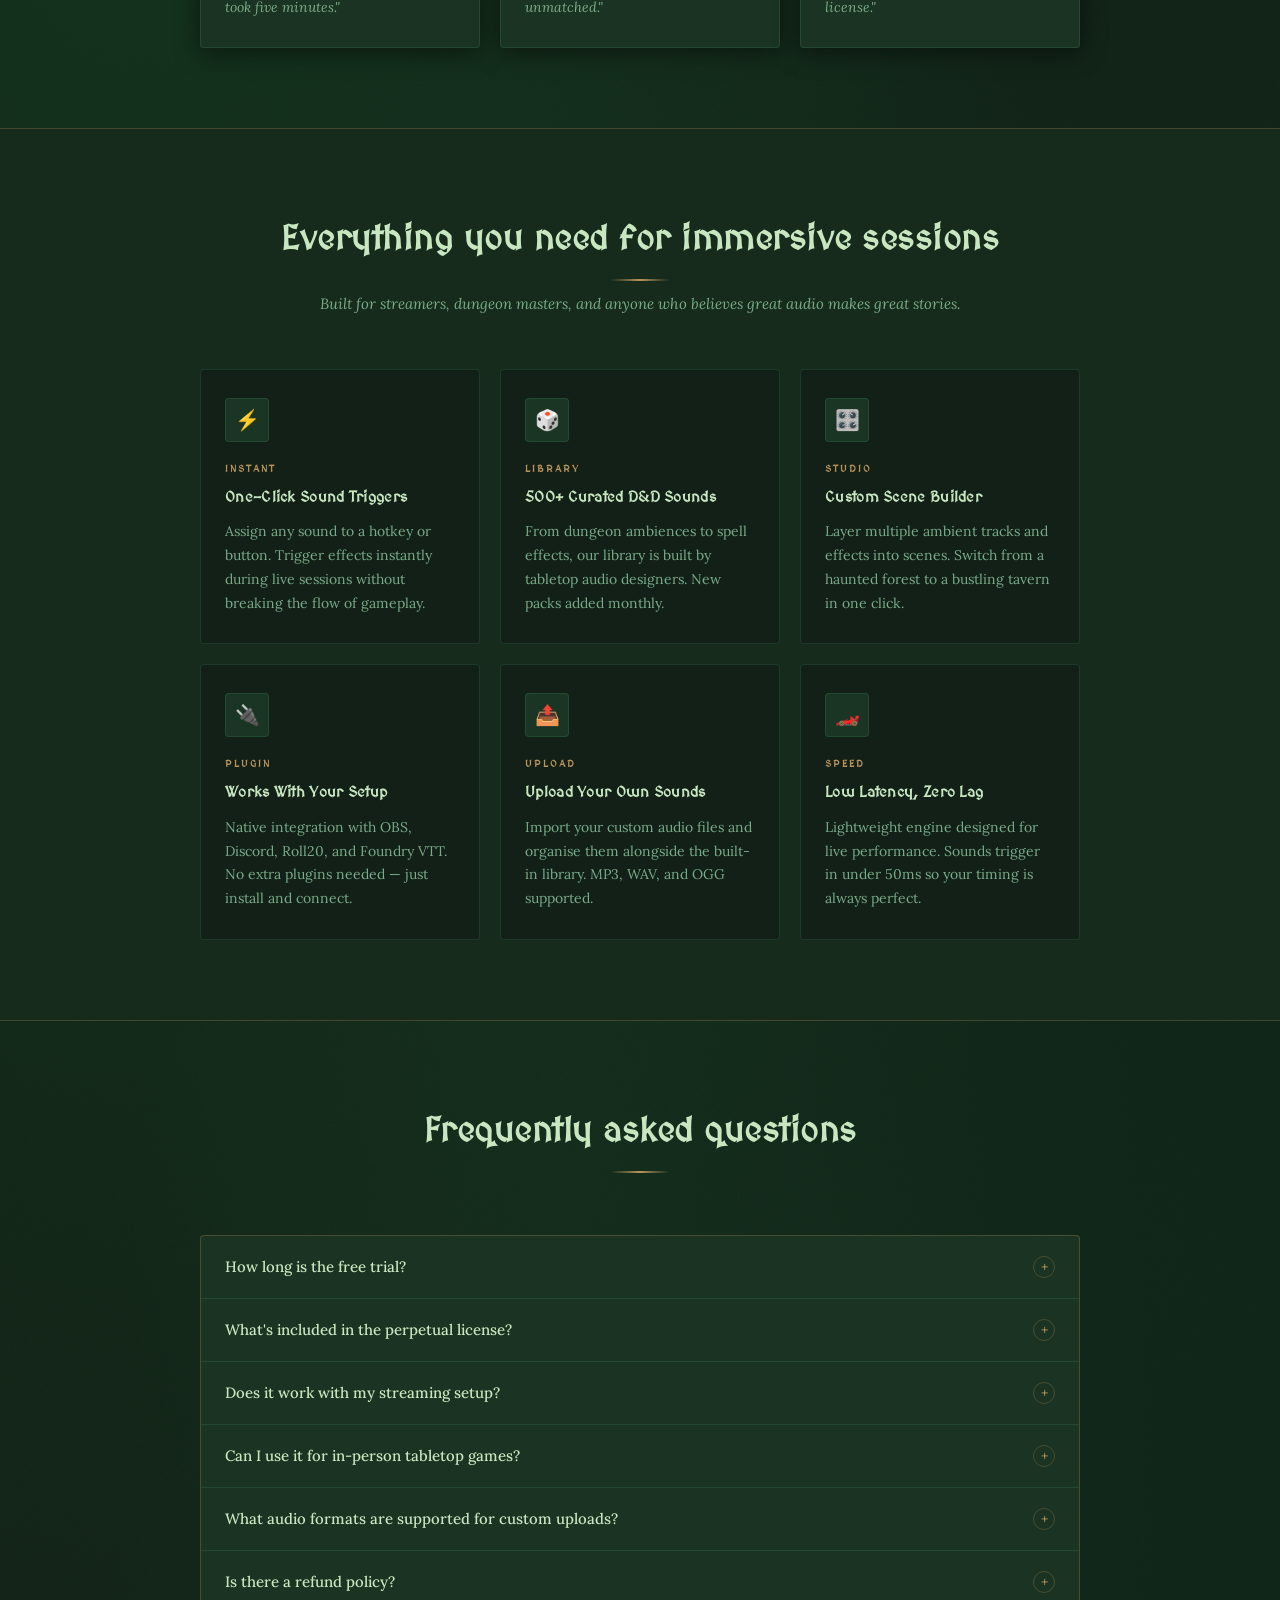
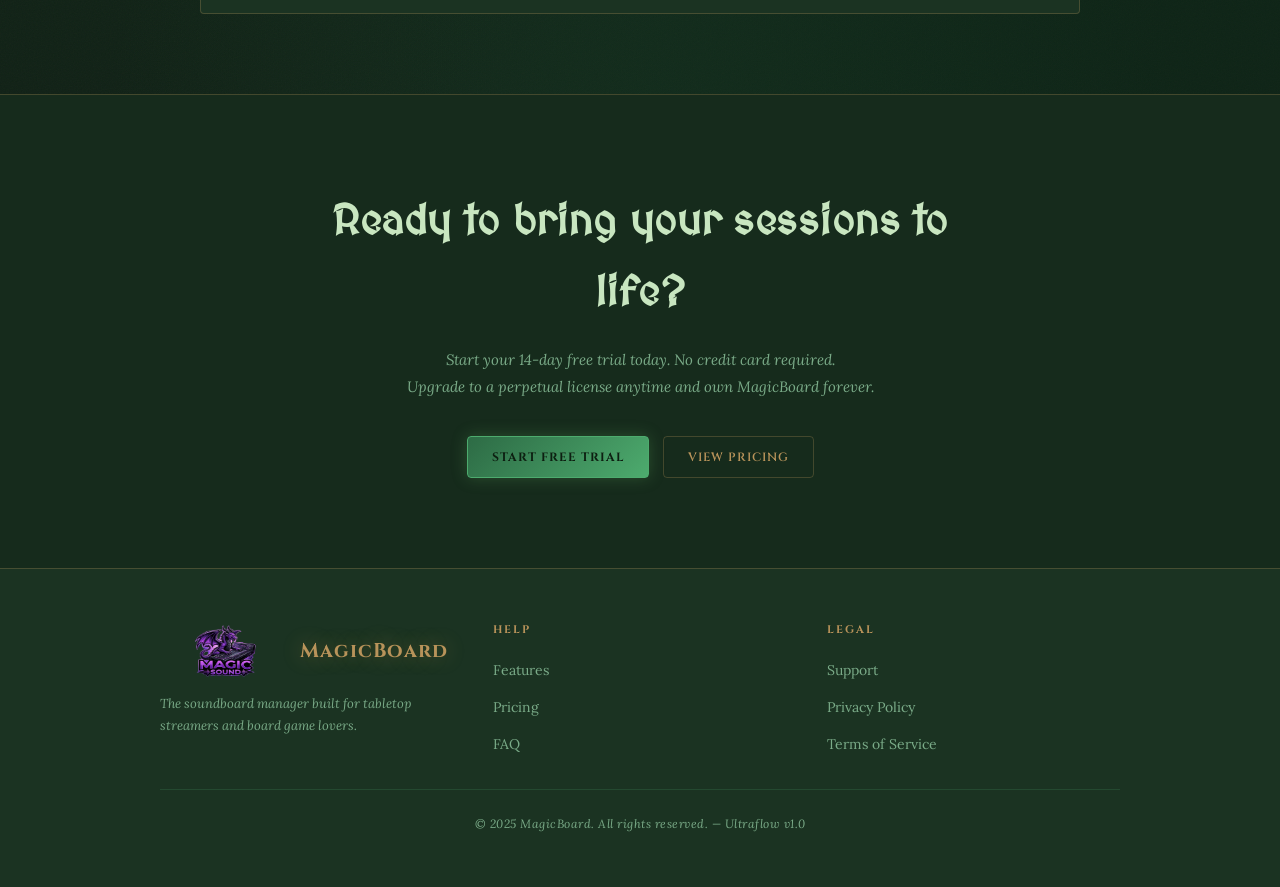
==== commit f875b851: "yes4" ====
--- a/html/Index.html
+++ b/html/Index.html
@@ -200,7 +200,7 @@
   <div class="footer-inner">
     <div class="footer-brand">
       <a href="#" class="logo">
-        <div class="logo-icon">♟</div>
+        <div class="logo-icon"><img src="/media/logo_MagicSound-removebg-preview.png" alt="" class="logo-icon"> </div>
         MagicBoard
       </a>
       <p>The soundboard manager built for tabletop streamers and board game lovers.</p>
